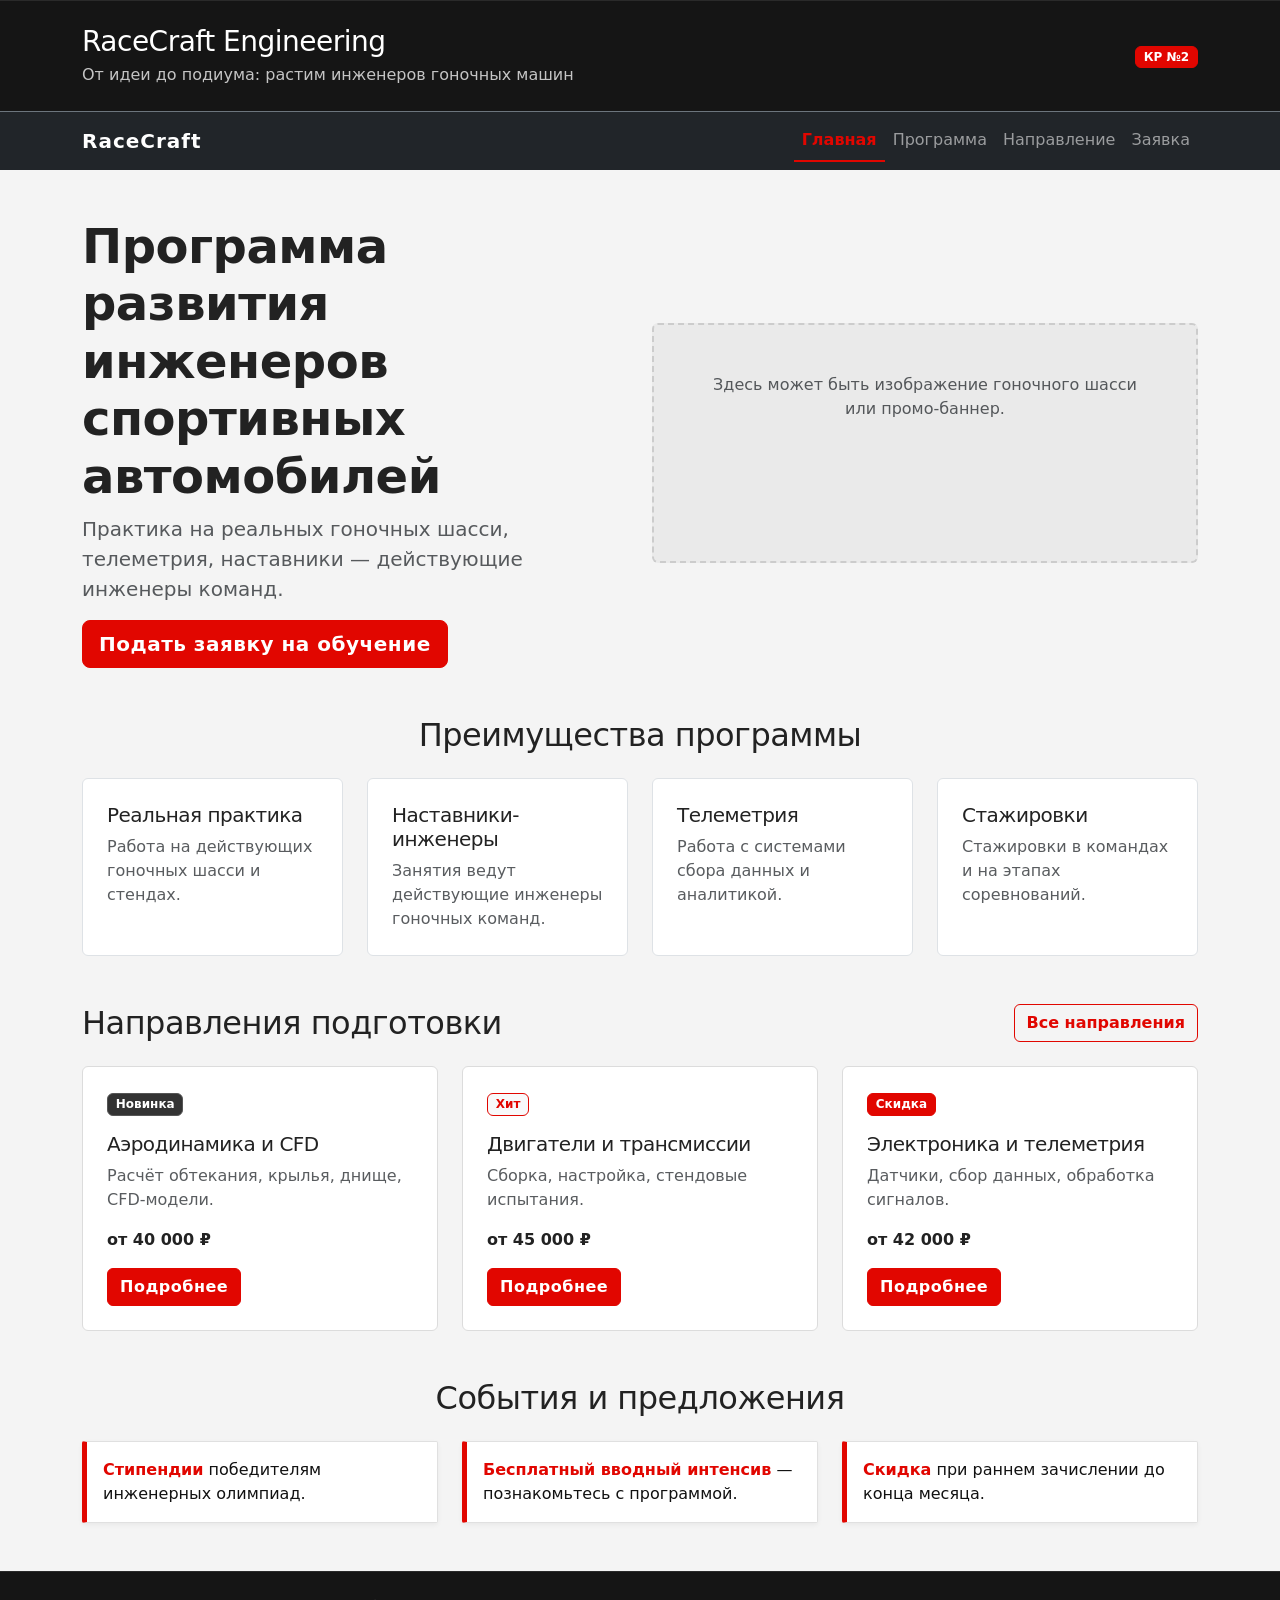
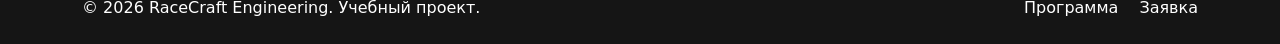
==== index.html @ 5d9f3f14 "feat: create index.html with custom racing theme" ====
<!DOCTYPE html>
<html lang="ru">
<head>
  <meta charset="UTF-8">
  <meta name="viewport" content="width=device-width, initial-scale=1.0">
  <title>RaceCraft Engineering — Главная</title>
  <!-- Подключение Bootstrap CSS -->
  <link href="https://cdn.jsdelivr.net/npm/bootstrap@5.3.3/dist/css/bootstrap.min.css" rel="stylesheet">
  <!-- Подключение собственных стилей (строго после Bootstrap) -->
  <link rel="stylesheet" href="css/custom.css">
</head>
<body class="bg-light">

  <!-- 1. ШАПКА -->
  <header class="bg-dark text-white py-4">
    <div class="container">
      <div class="row align-items-center">
        <div class="col-12 col-md-8">
          <h1 class="h3 mb-1">RaceCraft Engineering</h1>
          <p class="mb-0 opacity-75">От идеи до подиума: растим инженеров гоночных машин</p>
        </div>
        <div class="col-12 col-md-4 text-md-end mt-3 mt-md-0">
          <span class="badge bg-danger">КР №2</span>
        </div>
      </div>
    </div>
  </header>

  <!-- 2. НАВИГАЦИЯ -->
  <nav class="navbar navbar-expand-lg navbar-dark bg-dark border-top border-secondary">
    <div class="container">
      <a class="navbar-brand" href="index.html">RaceCraft</a>
      <button class="navbar-toggler" type="button" data-bs-toggle="collapse"
              data-bs-target="#mainNavbar" aria-controls="mainNavbar"
              aria-expanded="false" aria-label="Переключить навигацию">
        <span class="navbar-toggler-icon"></span>
      </button>
      <div class="collapse navbar-collapse" id="mainNavbar">
        <ul class="navbar-nav ms-auto">
          <li class="nav-item"><a class="nav-link active" aria-current="page" href="index.html">Главная</a></li>
          <li class="nav-item"><a class="nav-link" href="catalog.html">Программа</a></li>
          <li class="nav-item"><a class="nav-link" href="product.html">Направление</a></li>
          <li class="nav-item"><a class="nav-link" href="order.html">Заявка</a></li>
        </ul>
      </div>
    </div>
  </nav>

  <main>
    <!-- 3. HERO-БЛОК -->
    <section class="container my-5">
      <div class="row align-items-center g-4">
        <div class="col-12 col-lg-6">
          <h2 class="display-5 fw-bold">Программа развития инженеров спортивных автомобилей</h2>
          <p class="lead text-muted">
            Практика на реальных гоночных шасси, телеметрия, наставники — действующие инженеры команд.
          </p>
          <a class="btn btn-danger btn-lg" href="order.html">Подать заявку на обучение</a>
        </div>
        <div class="col-12 col-lg-6">
          <div class="placeholder-box p-5 bg-light border rounded text-center">
            <p class="mb-0 text-muted">Здесь может быть изображение гоночного шасси или промо-баннер.</p>
          </div>
        </div>
      </div>
    </section>

    <!-- 4. БЛОК ПРЕИМУЩЕСТВ -->
    <section class="container my-5">
      <h2 class="text-center mb-4">Преимущества программы</h2>
      <div class="row g-4">
        <div class="col-12 col-md-6 col-lg-3">
          <div class="p-4 border rounded h-100 bg-white">
            <h3 class="h5">Реальная практика</h3>
            <p class="mb-0 text-muted">Работа на действующих гоночных шасси и стендах.</p>
          </div>
        </div>
        <div class="col-12 col-md-6 col-lg-3">
          <div class="p-4 border rounded h-100 bg-white">
            <h3 class="h5">Наставники-инженеры</h3>
            <p class="mb-0 text-muted">Занятия ведут действующие инженеры гоночных команд.</p>
          </div>
        </div>
        <div class="col-12 col-md-6 col-lg-3">
          <div class="p-4 border rounded h-100 bg-white">
            <h3 class="h5">Телеметрия</h3>
            <p class="mb-0 text-muted">Работа с системами сбора данных и аналитикой.</p>
          </div>
        </div>
        <div class="col-12 col-md-6 col-lg-3">
          <div class="p-4 border rounded h-100 bg-white">
            <h3 class="h5">Стажировки</h3>
            <p class="mb-0 text-muted">Стажировки в командах и на этапах соревнований.</p>
          </div>
        </div>
      </div>
    </section>

    <!-- 5. БЛОК НАПРАВЛЕНИЙ -->
    <section class="container my-5" id="popular">
      <div class="d-flex justify-content-between align-items-center mb-4">
        <h2 class="mb-0">Направления подготовки</h2>
        <a class="btn btn-outline-danger" href="catalog.html">Все направления</a>
      </div>
      <div class="row g-4">
        <!-- Карточка 1 -->
        <div class="col-12 col-md-6 col-lg-4">
          <div class="border rounded h-100 p-4 bg-white">
            <span class="badge bg-success mb-3">Новинка</span>
            <h3 class="h5">Аэродинамика и CFD</h3>
            <p class="text-muted">Расчёт обтекания, крылья, днище, CFD-модели.</p>
            <p class="fw-bold mb-3">от 40 000 ₽</p>
            <a class="btn btn-danger" href="product.html">Подробнее</a>
          </div>
        </div>
        <!-- Карточка 2 -->
        <div class="col-12 col-md-6 col-lg-4">
          <div class="border rounded h-100 p-4 bg-white">
            <span class="badge bg-warning text-dark mb-3">Хит</span>
            <h3 class="h5">Двигатели и трансмиссии</h3>
            <p class="text-muted">Сборка, настройка, стендовые испытания.</p>
            <p class="fw-bold mb-3">от 45 000 ₽</p>
            <a class="btn btn-danger" href="product.html">Подробнее</a>
          </div>
        </div>
        <!-- Карточка 3 -->
        <div class="col-12 col-md-6 col-lg-4">
          <div class="border rounded h-100 p-4 bg-white">
            <span class="badge bg-danger mb-3">Скидка</span>
            <h3 class="h5">Электроника и телеметрия</h3>
            <p class="text-muted">Датчики, сбор данных, обработка сигналов.</p>
            <p class="fw-bold mb-3">от 42 000 ₽</p>
            <a class="btn btn-danger" href="product.html">Подробнее</a>
          </div>
        </div>
      </div>
    </section>

    <!-- 6. БЛОК СОБЫТИЙ -->
    <section class="container my-5">
      <h2 class="text-center mb-4">События и предложения</h2>
      <div class="row g-4">
        <div class="col-12 col-md-4">
          <div class="alert alert-success mb-0 h-100" role="alert">
            <strong>Стипендии</strong> победителям инженерных олимпиад.
          </div>
        </div>
        <div class="col-12 col-md-4">
          <div class="alert alert-info mb-0 h-100" role="alert">
            <strong>Бесплатный вводный интенсив</strong> — познакомьтесь с программой.
          </div>
        </div>
        <div class="col-12 col-md-4">
          <div class="alert alert-warning mb-0 h-100" role="alert">
            <strong>Скидка</strong> при раннем зачислении до конца месяца.
          </div>
        </div>
      </div>
    </section>
  </main>

  <!-- 7. ПОДВАЛ -->
  <footer class="bg-dark text-white py-4 mt-5">
    <div class="container">
      <div class="row align-items-center g-3">
        <div class="col-12 col-md-6">
          <p class="mb-0">&copy; 2026 RaceCraft Engineering. Учебный проект.</p>
        </div>
        <div class="col-12 col-md-6 text-md-end">
          <a class="text-white text-decoration-none me-3" href="catalog.html">Программа</a>
          <a class="text-white text-decoration-none" href="order.html">Заявка</a>
        </div>
      </div>
    </div>
  </footer>

  <!-- Подключение Bootstrap JS (обязательно перед закрывающим тегом body) -->
  <script src="https://cdn.jsdelivr.net/npm/bootstrap@5.3.3/dist/js/bootstrap.bundle.min.js"></script>
</body>
</html>
---- css/custom.css ----
/* =========================================
   ОФОРМЛЕНИЕ: Гоночный минимализм
   ========================================= */

/* 1. Общий фон сайта (светло-серый) */
body.bg-light {
    background-color: #f4f4f4 !important;
    color: #222;
}

/* 2. Шапка и Подвал (Глубокий черный) */
header.bg-dark, 
footer.bg-dark {
    background-color: #151515 !important;
    border-top: 1px solid #2a2a2a;
}

/* 3. Красные акценты (заменяем стандартный Bootstrap danger) */
/* Кнопки */
.btn-danger {
    background-color: #e10600 !important;
    border-color: #e10600 !important;
    font-weight: 600;
    letter-spacing: 0.5px;
    transition: all 0.3s ease;
}
.btn-danger:hover {
    background-color: #b30500 !important;
    border-color: #b30500 !important;
    transform: translateY(-2px); /* Легкий подъем при наведении */
    box-shadow: 0 4px 8px rgba(225, 6, 0, 0.3);
}

/* Контурные кнопки */
.btn-outline-danger {
    color: #e10600 !important;
    border-color: #e10600 !important;
    font-weight: 600;
}
.btn-outline-danger:hover {
    background-color: #e10600 !important;
    color: white !important;
}

/* Красные бейджи (например, "Скидка") */
.badge.bg-danger {
    background-color: #e10600 !important;
    color: white;
}

/* 4. Навигация */
.navbar-dark .navbar-nav .nav-link.active {
    color: #e10600 !important;
    font-weight: bold;
    border-bottom: 2px solid #e10600;
}
.navbar-brand {
    font-weight: 800;
    letter-spacing: 1px;
    color: #ffffff !important;
}

/* 5. Карточки направлений (белые с тенью при наведении) */
section#popular .border.rounded {
    border: 1px solid #dcdcdc !important;
    transition: transform 0.3s ease, box-shadow 0.3s ease, border-color 0.3s ease;
}
section#popular .border.rounded:hover {
    transform: translateY(-5px);
    box-shadow: 0 10px 20px rgba(0, 0, 0, 0.1);
    border-color: #e10600 !important; /* Рамка краснеет при наведении */
}

/* 6. Блок преимуществ */
section .p-4.border.rounded {
    transition: all 0.3s ease;
}
section .p-4.border.rounded:hover {
    box-shadow: 0 5px 15px rgba(0,0,0,0.05);
    border-color: #bbb !important;
}

/* 7. Дополнительные утилиты */
.placeholder-box {
    min-height: 240px;
    border: 2px dashed #ccc !important;
    background-color: #eaeaea !important;
}

.placeholder-image {
    min-height: 320px;
}

.card-img-top {
    height: 180px;
    object-fit: cover;
}

/* Делаем заголовки чуть более плотными */
h1, h2, h3 {
    letter-spacing: -0.5px;
}
/* =========================================
   ЦВЕТА БЕЙДЖЕЙ (в стиле Гоночного минимализма)
   ========================================= */

/* "Новинка" (вместо зеленого - темно-серый, чтобы не отвлекать) */
.badge.bg-success {
    background-color: #333333 !important;
    color: #ffffff;
    border: 1px solid #555;
}

/* "Хит" (вместо желтого - приглушенный белый/светло-серый) */
.badge.bg-warning {
    background-color: #f8f9fa !important;
    color: #e10600 !important; /* Красный текст */
    border: 1px solid #e10600; /* Красная рамка */
}

/* "Скидка" (оставляем красным, это главный акцент) */
.badge.bg-danger {
    background-color: #e10600 !important;
    color: white;
    border: 1px solid #e10600;
}
/* =========================================
   БЛОК СОБЫТИЙ (Единый бело-красный стиль)
   ========================================= */

.alert {
    background-color: #ffffff !important;
    color: #111 !important;
    border: 1px solid #e0e0e0 !important; /* Светло-серая рамка */
    border-left: 5px solid #e10600 !important; /* Жирная красная полоса слева */
    border-radius: 2px !important; /* Строгие углы */
    font-weight: 500;
    box-shadow: 0 2px 5px rgba(0,0,0,0.05); /* Легкая тень */
}

/* Выделяем жирный текст внутри красным цветом */
.alert strong {
    color: #e10600; 
}
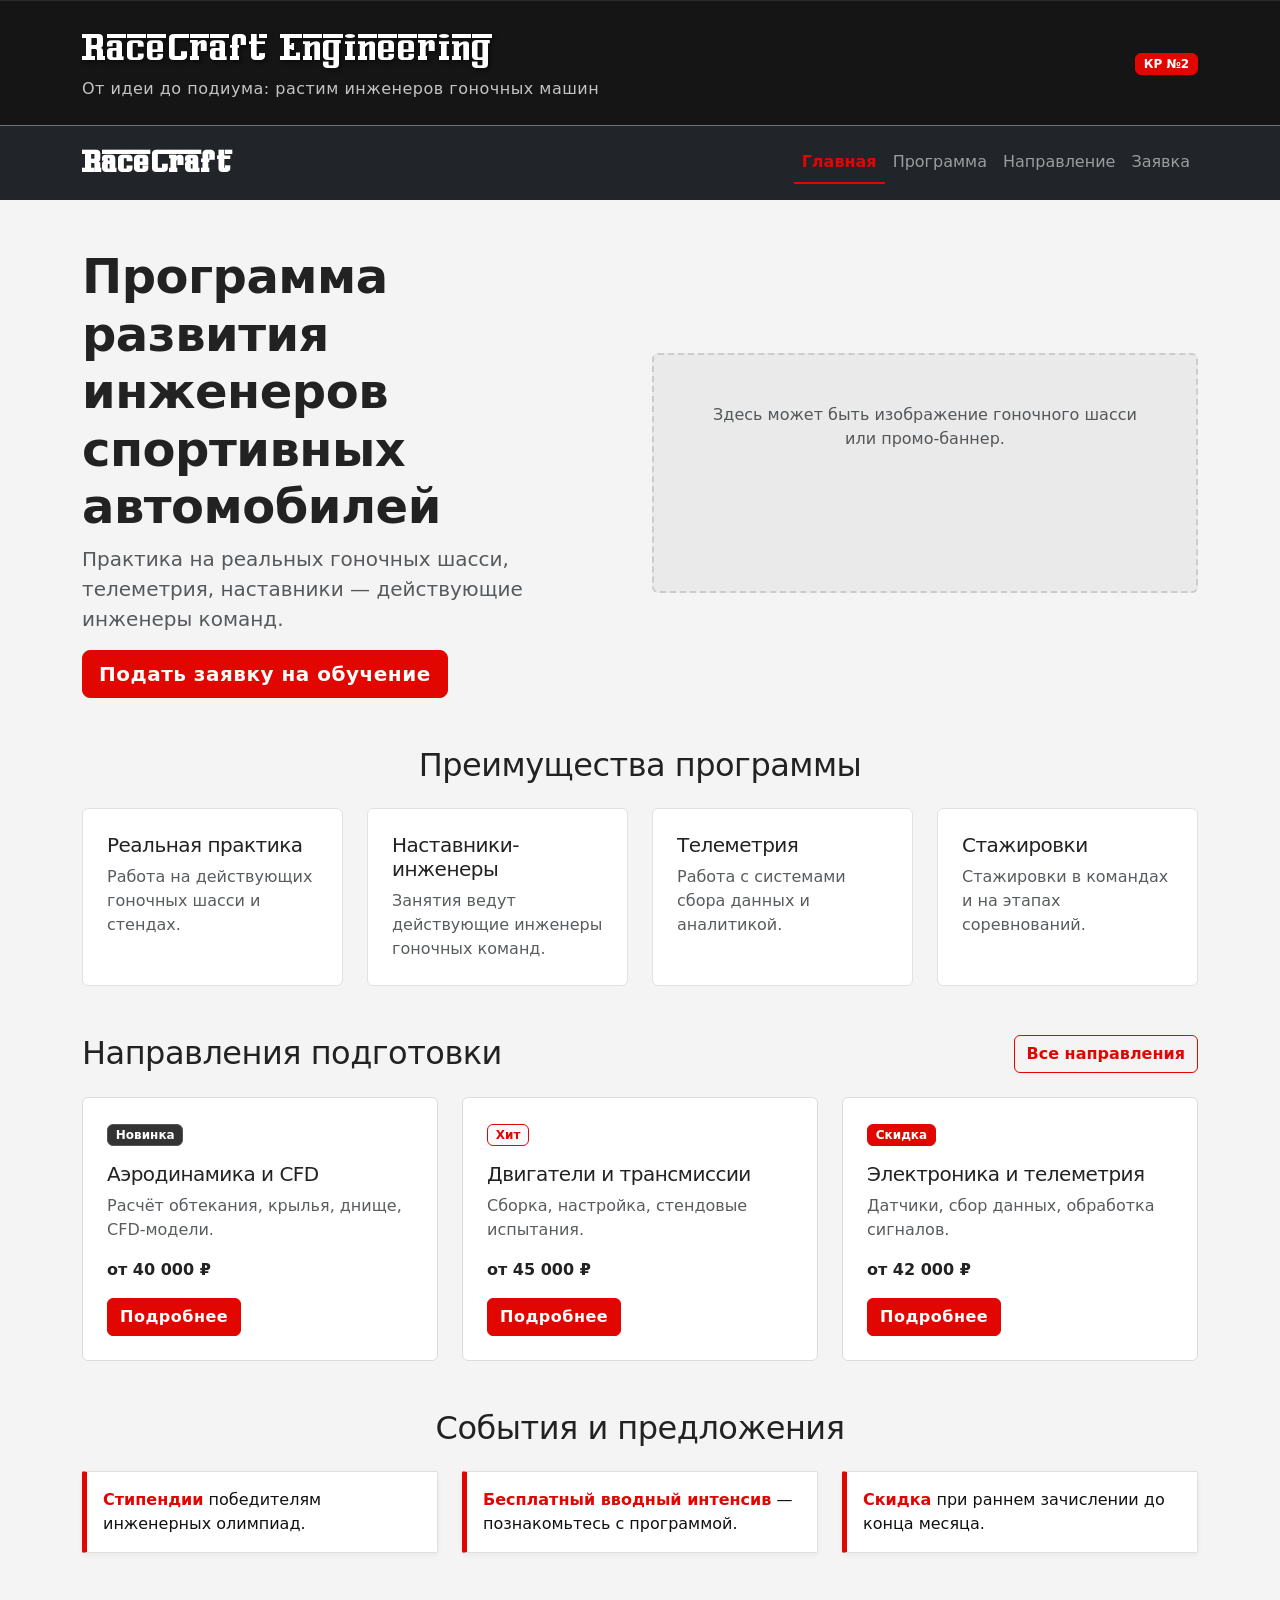
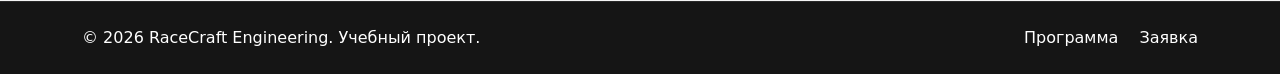
==== commit ae1970ea: "feat: add order page, custom fonts and final design fixes" ====
--- a/index.html
+++ b/index.html
@@ -16,7 +16,7 @@
     <div class="container">
       <div class="row align-items-center">
         <div class="col-12 col-md-8">
-          <h1 class="h3 mb-1">RaceCraft Engineering</h1>
+         <h1 class="h3 mb-1 site-title">RaceCraft Engineering</h1>
           <p class="mb-0 opacity-75">От идеи до подиума: растим инженеров гоночных машин</p>
         </div>
         <div class="col-12 col-md-4 text-md-end mt-3 mt-md-0">
--- a/css/custom.css
+++ b/css/custom.css
@@ -59,7 +59,6 @@
     letter-spacing: 1px;
     color: #ffffff !important;
 }
-
 /* 5. Карточки направлений (белые с тенью при наведении) */
 section#popular .border.rounded {
     border: 1px solid #dcdcdc !important;
@@ -141,4 +140,69 @@
 /* Выделяем жирный текст внутри красным цветом */
 .alert strong {
     color: #e10600; 
+}
+/* =========================================
+   СТИЛИ ДЛЯ СТРАНИЦЫ ПРОГРАММЫ (catalog.html)
+   ========================================= */
+
+/* Карточки треков: эффект при наведении */
+.card {
+    transition: transform 0.3s ease, box-shadow 0.3s ease;
+}
+.card:hover {
+    transform: translateY(-5px);
+    box-shadow: 0 10px 20px rgba(0, 0, 0, 0.1) !important;
+}
+
+/* Аккордеон (FAQ): убираем синий цвет Bootstrap по умолчанию */
+.accordion-button:not(.collapsed) {
+    background-color: #fce8e8 !important; /* Светло-красный фон */
+    color: #e10600 !important; /* Красный текст */
+    box-shadow: none !important;
+}
+.accordion-button:focus {
+    box-shadow: none !important;
+    border-color: #e10600 !important;
+}
+
+/* Таблица: делаем шапку строгой (темно-серой, почти черной) */
+.table-dark {
+    background-color: #151515 !important;
+    color: #ffffff;
+}
+/* Подключение локального шрифта Ferro Rosso */
+@font-face {
+    font-family: 'Ferro Rosso';
+    src: url('fonts/ferro-rosso.ttf') format('truetype');
+    font-weight: normal;
+    font-style: normal;
+}
+
+/* Стиль для логотипа */
+.navbar-brand {
+    font-family: 'Ferro Rosso', serif !important; /* Используем наш шрифт */
+    letter-spacing: 1px; 
+    font-size: 2rem !important; 
+    text-transform: none; /* Ferro Rosso лучше смотрится с маленькой буквы или как в оригинале */
+    transition: color 0.3s ease;
+}
+
+.navbar-brand:hover {
+    color: #e10600 !important; 
+}
+/* =========================================
+   ВЕРХНИЙ ЛОГОТИП (В шапке)
+   ========================================= */
+.site-title {
+    font-family: 'Ferro Rosso', serif !important;
+    font-size: 2.5rem !important; /* Делаем его крупным */
+    letter-spacing: 1px;
+    text-shadow: 2px 2px 4px rgba(0,0,0,0.5); /* Легкая тень для объема */
+}
+
+/* Чтобы подзаголовок (слоган) не потерялся на фоне крутого шрифта, 
+   сделаем его чуть более разряженным и светлым */
+header p {
+    letter-spacing: 0.5px;
+    font-weight: 300;
 }
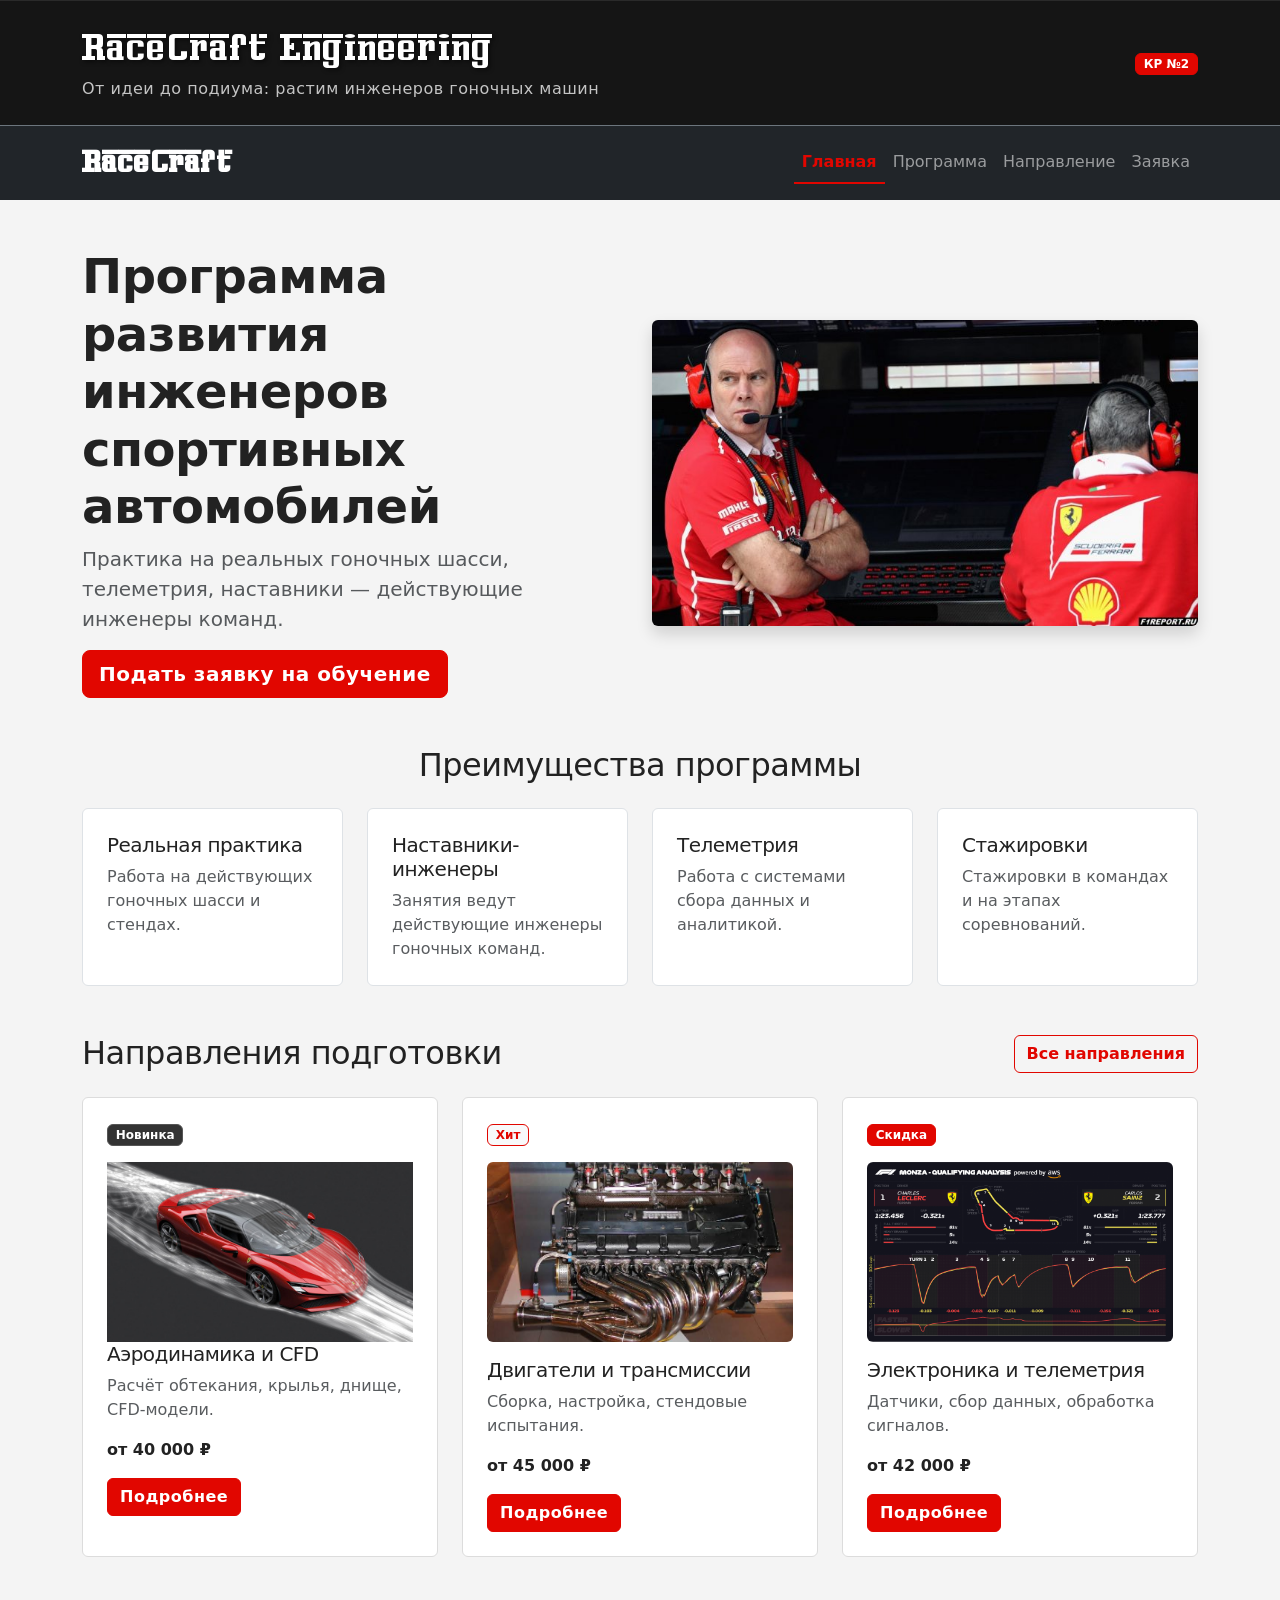
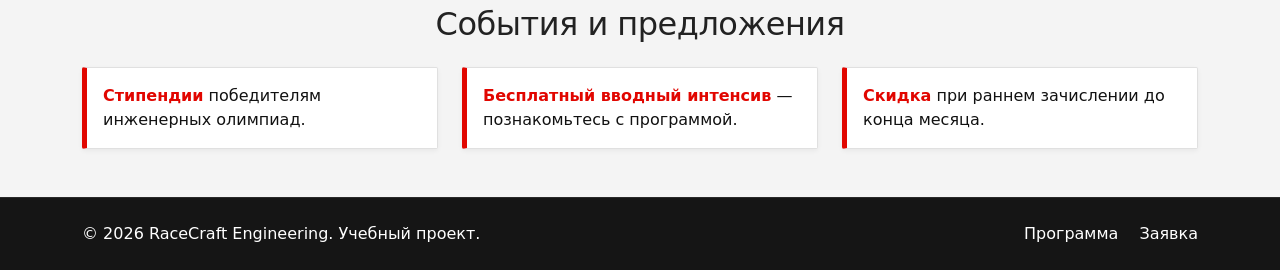
==== commit d01e6660: "feat: add images, custom fonts and fix navigation across all pages" ====
--- a/index.html
+++ b/index.html
@@ -57,12 +57,11 @@
           </p>
           <a class="btn btn-danger btn-lg" href="order.html">Подать заявку на обучение</a>
         </div>
-        <div class="col-12 col-lg-6">
-          <div class="placeholder-box p-5 bg-light border rounded text-center">
-            <p class="mb-0 text-muted">Здесь может быть изображение гоночного шасси или промо-баннер.</p>
-          </div>
+            <div class="col-12 col-lg-6">
+                <!-- Замени hero-car.jpg на точное имя твоего файла -->
+                <img src="images/hero-car.jpg" alt="Гоночный болид RaceCraft" class="img-fluid rounded shadow">
+            </div>
         </div>
-      </div>
     </section>
 
     <!-- 4. БЛОК ПРЕИМУЩЕСТВ -->
@@ -107,6 +106,7 @@
         <div class="col-12 col-md-6 col-lg-4">
           <div class="border rounded h-100 p-4 bg-white">
             <span class="badge bg-success mb-3">Новинка</span>
+            <img src="images/aero.jpg" alt="Аэродинамика CFD" class="card-img-top" alt="...">
             <h3 class="h5">Аэродинамика и CFD</h3>
             <p class="text-muted">Расчёт обтекания, крылья, днище, CFD-модели.</p>
             <p class="fw-bold mb-3">от 40 000 ₽</p>
@@ -117,6 +117,7 @@
         <div class="col-12 col-md-6 col-lg-4">
           <div class="border rounded h-100 p-4 bg-white">
             <span class="badge bg-warning text-dark mb-3">Хит</span>
+            <img src="images/engine.jpg" alt="Двигатели" class="img-fluid rounded mb-3 w-100" style="height: 180px; object-fit: cover;">
             <h3 class="h5">Двигатели и трансмиссии</h3>
             <p class="text-muted">Сборка, настройка, стендовые испытания.</p>
             <p class="fw-bold mb-3">от 45 000 ₽</p>
@@ -127,6 +128,7 @@
         <div class="col-12 col-md-6 col-lg-4">
           <div class="border rounded h-100 p-4 bg-white">
             <span class="badge bg-danger mb-3">Скидка</span>
+            <img src="images/telemetry.png" alt="Телеметрия" class="img-fluid rounded mb-3 w-100" style="height: 180px; object-fit: cover;">
             <h3 class="h5">Электроника и телеметрия</h3>
             <p class="text-muted">Датчики, сбор данных, обработка сигналов.</p>
             <p class="fw-bold mb-3">от 42 000 ₽</p>
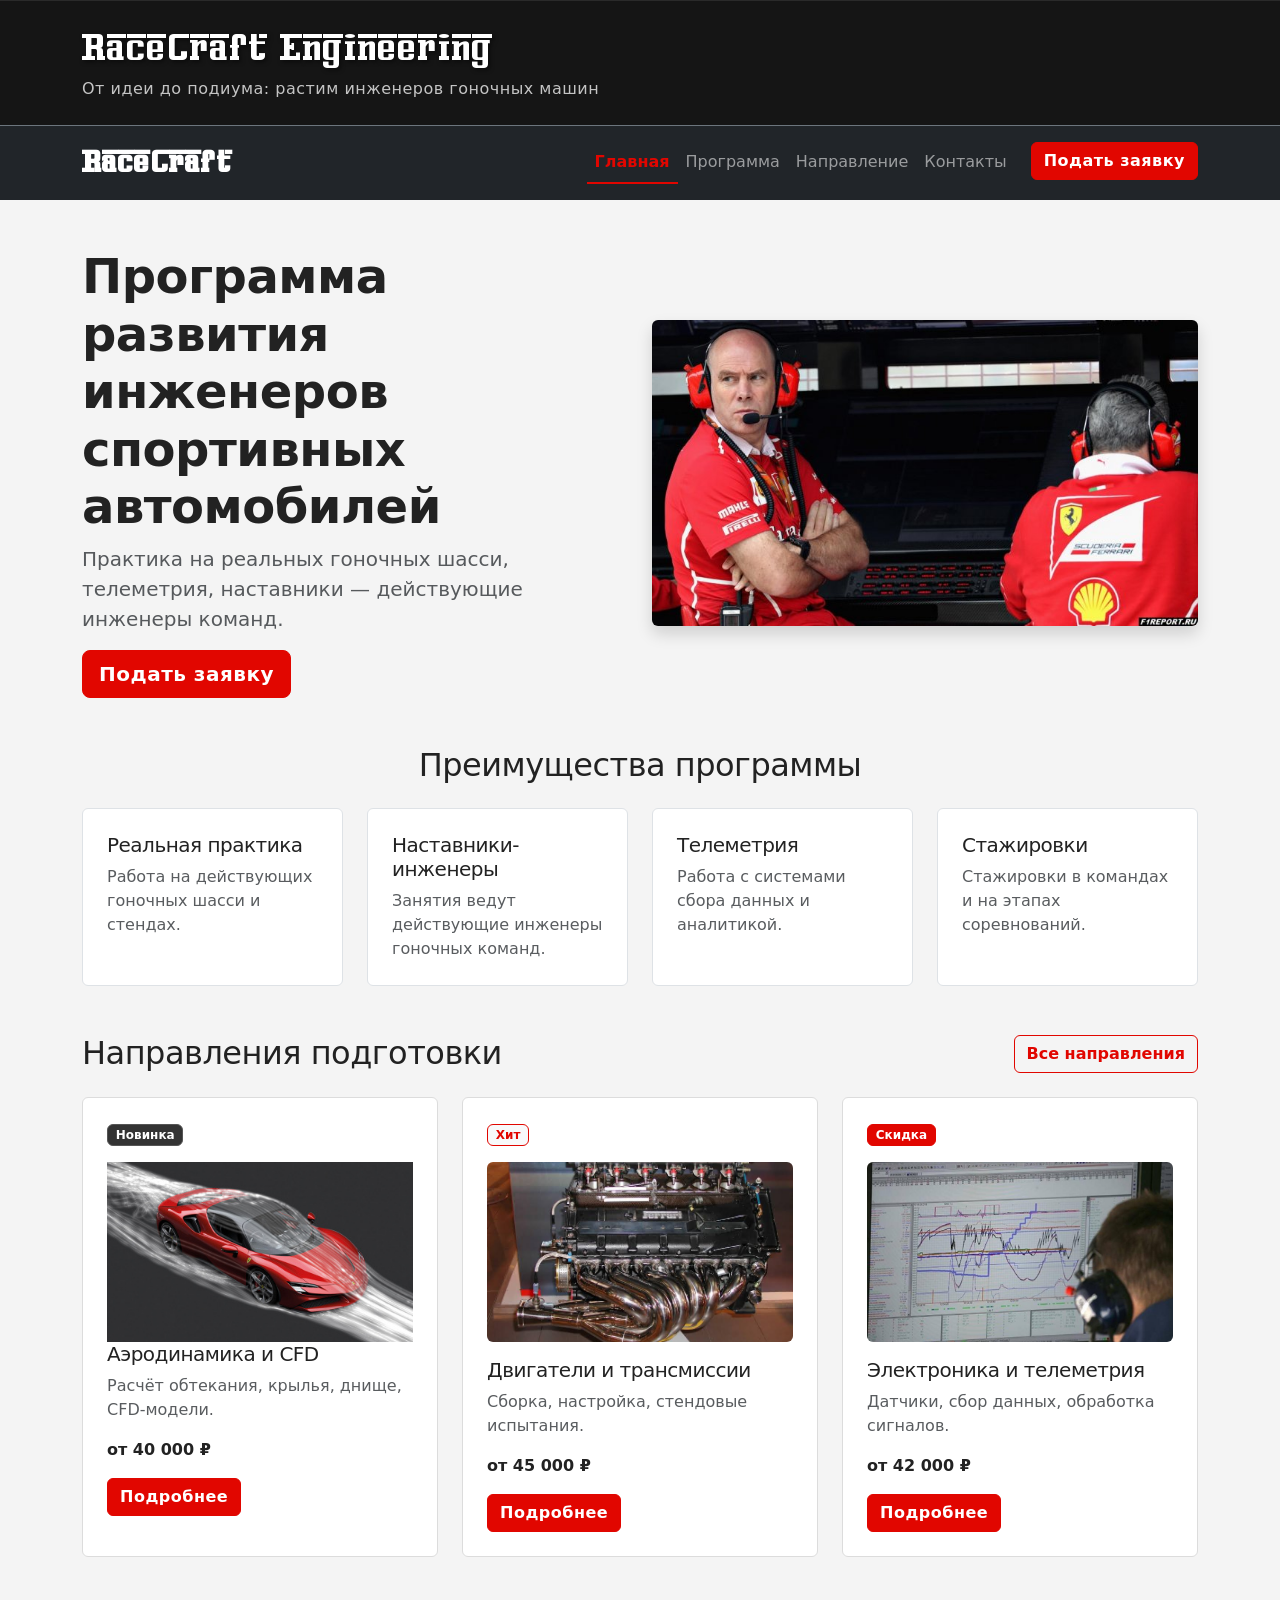
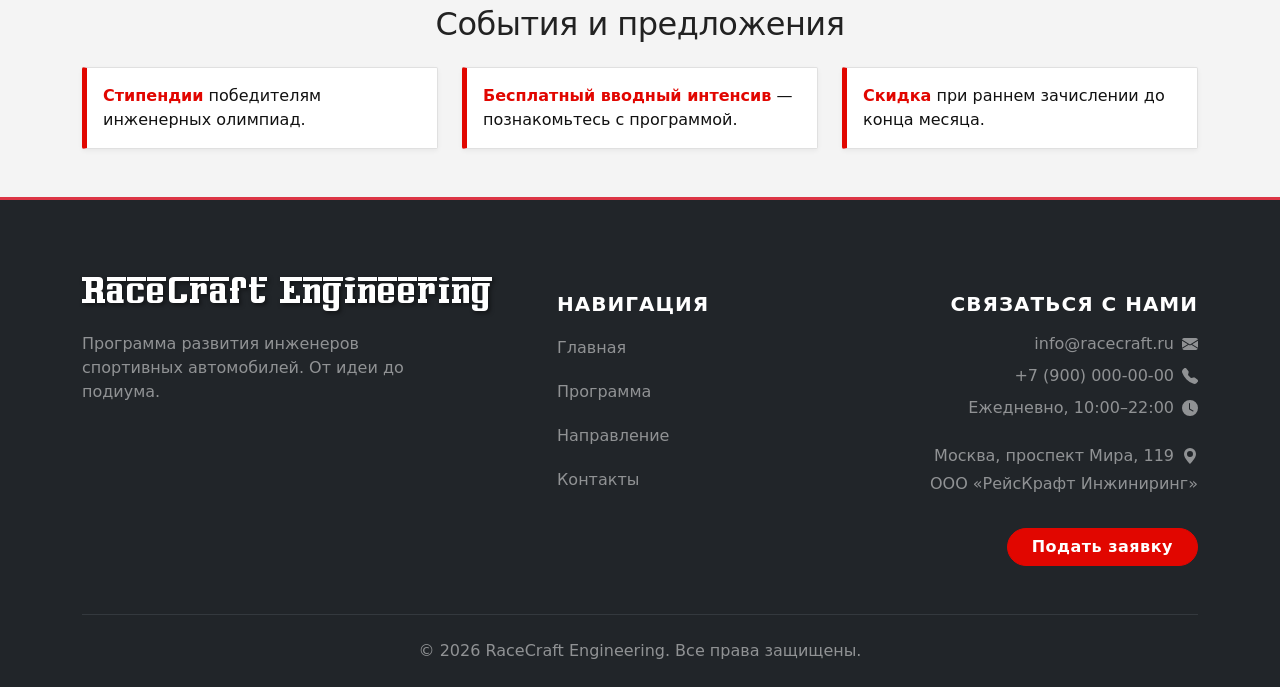
==== commit ee462991: "feat: add contacts page, update footer/navbar and add icons" ====
--- a/index.html
+++ b/index.html
@@ -15,12 +15,9 @@
   <header class="bg-dark text-white py-4">
     <div class="container">
       <div class="row align-items-center">
-        <div class="col-12 col-md-8">
+        <div class="col-12">
          <h1 class="h3 mb-1 site-title">RaceCraft Engineering</h1>
           <p class="mb-0 opacity-75">От идеи до подиума: растим инженеров гоночных машин</p>
-        </div>
-        <div class="col-12 col-md-4 text-md-end mt-3 mt-md-0">
-          <span class="badge bg-danger">КР №2</span>
         </div>
       </div>
     </div>
@@ -40,7 +37,10 @@
           <li class="nav-item"><a class="nav-link active" aria-current="page" href="index.html">Главная</a></li>
           <li class="nav-item"><a class="nav-link" href="catalog.html">Программа</a></li>
           <li class="nav-item"><a class="nav-link" href="product.html">Направление</a></li>
-          <li class="nav-item"><a class="nav-link" href="order.html">Заявка</a></li>
+          <li class="nav-item"><a class="nav-link" href="contacts.html">Контакты</a></li>
+          <li class="nav-item ms-lg-3 mt-2 mt-lg-0">
+            <a class="btn btn-danger" href="order.html">Подать заявку</a>
+          </li>
         </ul>
       </div>
     </div>
@@ -55,7 +55,7 @@
           <p class="lead text-muted">
             Практика на реальных гоночных шасси, телеметрия, наставники — действующие инженеры команд.
           </p>
-          <a class="btn btn-danger btn-lg" href="order.html">Подать заявку на обучение</a>
+          <a class="btn btn-danger btn-lg" href="order.html">Подать заявку</a>
         </div>
             <div class="col-12 col-lg-6">
                 <!-- Замени hero-car.jpg на точное имя твоего файла -->
@@ -128,7 +128,7 @@
         <div class="col-12 col-md-6 col-lg-4">
           <div class="border rounded h-100 p-4 bg-white">
             <span class="badge bg-danger mb-3">Скидка</span>
-            <img src="images/telemetry.png" alt="Телеметрия" class="img-fluid rounded mb-3 w-100" style="height: 180px; object-fit: cover;">
+            <img src="images/telemetry.jpg" alt="Телеметрия" class="img-fluid rounded mb-3 w-100" style="height: 180px; object-fit: cover;">
             <h3 class="h5">Электроника и телеметрия</h3>
             <p class="text-muted">Датчики, сбор данных, обработка сигналов.</p>
             <p class="fw-bold mb-3">от 42 000 ₽</p>
@@ -162,16 +162,86 @@
   </main>
 
   <!-- 7. ПОДВАЛ -->
-  <footer class="bg-dark text-white py-4 mt-5">
+
+  <footer class="bg-dark text-white pt-5 pb-4 mt-5 border-top border-danger border-3">
     <div class="container">
-      <div class="row align-items-center g-3">
-        <div class="col-12 col-md-6">
-          <p class="mb-0">&copy; 2026 RaceCraft Engineering. Учебный проект.</p>
-        </div>
-        <div class="col-12 col-md-6 text-md-end">
-          <a class="text-white text-decoration-none me-3" href="catalog.html">Программа</a>
-          <a class="text-white text-decoration-none" href="order.html">Заявка</a>
-        </div>
+      <div class="row g-4">
+        
+        <!-- 1 КОЛОНКА: Логотип и описание (слева) -->
+        <div class="col-12 col-lg-5">
+          <h4 class="site-title text-white mb-3 fs-3">RaceCraft Engineering</h4>
+          <p class="text-white-50 mb-0 pe-lg-4" style="max-width: 350px;">
+            Программа развития инженеров спортивных автомобилей. От идеи до подиума.
+          </p>
+        </div>
+
+        <!-- 2 КОЛОНКА: Навигация (по центру) -->
+        <!-- pt-md-5 сдвигает её вниз, чтобы она начиналась на уровне "Связаться с нами" -->
+        <div class="col-6 col-md-3 col-lg-3 mt-5 mt-md-0 pt-md-5">
+          <h5 class="text-white mb-3 fw-bold text-uppercase" style="letter-spacing: 1px;">Навигация</h5>
+          <ul class="list-unstyled lh-lg mb-0">
+            <li><a href="index.html" class="text-white-50 text-decoration-none hover-danger">Главная</a></li>
+            <li><a href="catalog.html" class="text-white-50 text-decoration-none hover-danger">Программа</a></li>
+            <li><a href="product.html" class="text-white-50 text-decoration-none hover-danger">Направление</a></li>
+            <li><a href="contacts.html" class="text-white-50 text-decoration-none hover-danger">Контакты</a></li>
+          </ul>
+        </div>
+
+        <!-- 3 КОЛОНКА: Контакты (справа) -->
+              
+        <div class="col-12 col-md-6 col-lg-4 mt-5 mt-md-0 pt-md-5 text-lg-end">
+          <h5 class="text-white mb-3 fw-bold text-uppercase" style="letter-spacing: 1px;">Связаться с нами</h5>
+          
+          <div class="mb-4 text-white-50">
+            <!-- Почта (Конверт) -->
+            <p class="mb-2 d-flex justify-content-lg-end align-items-center gap-2">
+              <a href="mailto:info@racecraft.ru" class="text-white-50 text-decoration-none hover-danger">
+                info@racecraft.ru
+              </a>
+              <svg xmlns="http://www.w3.org/2000/svg" width="16" height="16" fill="currentColor" class="bi bi-envelope-fill" viewBox="0 0 16 16">
+                <path d="M.05 3.555A2 2 0 0 1 2 2h12a2 2 0 0 1 1.95 1.555L8 8.414.05 3.555ZM0 4.697v7.104l5.803-3.558L0 4.697ZM6.761 8.83l-6.57 4.027A2 2 0 0 0 2 14h12a2 2 0 0 0 1.808-1.144l-6.57-4.027L8 9.586l-1.239-.757Zm3.436-.586L16 11.801V4.697l-5.803 3.546Z"/>
+              </svg>
+            </p>
+            
+            <!-- Телефон (Трубка) -->
+            <p class="mb-2 d-flex justify-content-lg-end align-items-center gap-2">
+              <a href="tel:+79000000000" class="text-white-50 text-decoration-none hover-danger">
+                +7 (900) 000-00-00
+              </a>
+              <svg xmlns="http://www.w3.org/2000/svg" width="16" height="16" fill="currentColor" class="bi bi-telephone-fill" viewBox="0 0 16 16">
+                <path fill-rule="evenodd" d="M1.885.511a1.745 1.745 0 0 1 2.61.163L6.29 2.98c.329.423.445.974.315 1.494l-.547 2.19a.678.678 0 0 0 .178.643l2.457 2.457a.678.678 0 0 0 .644.178l2.189-.547a1.745 1.745 0 0 1 1.494.315l2.306 1.794c.829.645.905 1.87.163 2.611l-1.034 1.034c-.74.74-1.846 1.065-2.877.702a18.634 18.634 0 0 1-7.01-4.42 18.634 18.634 0 0 1-4.42-7.009c-.362-1.03-.037-2.137.703-2.877L1.885.511z"/>
+              </svg>
+            </p>
+            
+            <!-- Время (Часы) -->
+            <p class="mb-0 d-flex justify-content-lg-end align-items-center gap-2">
+              Ежедневно, 10:00–22:00
+              <svg xmlns="http://www.w3.org/2000/svg" width="16" height="16" fill="currentColor" class="bi bi-clock-fill" viewBox="0 0 16 16">
+                <path d="M16 8A8 8 0 1 1 0 8a8 8 0 0 1 16 0zM8 3.5a.5.5 0 0 0-1 0V9a.5.5 0 0 0 .252.434l3.5 2a.5.5 0 0 0 .496-.868L8 8.71V3.5z"/>
+              </svg>
+            </p>
+          </div>
+
+          <div class="mb-4 text-white-50">
+            <!-- Адрес (Метка на карте) -->
+            <p class="mb-1 d-flex justify-content-lg-end align-items-center gap-2">
+              Москва, проспект Мира, 119
+              <svg xmlns="http://www.w3.org/2000/svg" width="16" height="16" fill="currentColor" class="bi bi-geo-alt-fill" viewBox="0 0 16 16">
+                <path d="M8 16s6-5.686 6-10A6 6 0 0 0 2 6c0 4.314 6 10 6 10zm0-7a3 3 0 1 1 0-6 3 3 0 0 1 0 6z"/>
+              </svg>
+            </p>
+            <p class="mb-0 d-flex justify-content-lg-end align-items-center gap-2">
+              ООО «РейсКрафт Инжиниринг»
+            </p>
+          </div>
+          
+          <a href="order.html" class="btn btn-danger rounded-pill px-4 mt-2">Подать заявку</a>
+        </div>
+      </div>
+
+      <hr class="border-secondary mt-5 mb-4">
+      <div class="text-center text-white-50">
+        <p class="mb-0">&copy; 2026 RaceCraft Engineering. Все права защищены.</p>
       </div>
     </div>
   </footer>
--- a/css/custom.css
+++ b/css/custom.css
@@ -8,9 +8,8 @@
     color: #222;
 }
 
-/* 2. Шапка и Подвал (Глубокий черный) */
-header.bg-dark, 
-footer.bg-dark {
+/* 2. Шапка (Глубокий черный) */
+header.bg-dark {
     background-color: #151515 !important;
     border-top: 1px solid #2a2a2a;
 }
@@ -205,4 +204,57 @@
 header p {
     letter-spacing: 0.5px;
     font-weight: 300;
+}
+/* Эффект для ссылок в подвале */
+.hover-danger:hover {
+    color: #e10600 !important;
+    transition: color 0.3s ease;
+}
+
+/* Кнопка в подвале */
+.btn.rounded-pill {
+    font-weight: 600;
+    letter-spacing: 0.5px;
+}
+/* Общие настройки подвала */
+footer .row {
+    padding-top: 20px;
+}
+
+/* Отступы для списка навигации */
+footer ul.list-unstyled {
+    padding-left: 0;
+}
+footer ul.list-unstyled li {
+    margin-bottom: 12px; /* Расстояние между ссылками */
+}
+
+/* Выравниваем правую колонку по правому краю (как на макете) */
+footer .col-md-6:last-child {
+    display: flex;
+    flex-direction: column;
+    align-items: flex-start; /* На мобильных слева */
+}
+
+/* На десктопе (экраны от 768px) выравниваем правую колонку по правому краю */
+@media (min-width: 768px) {
+    footer .col-md-6:last-child {
+        align-items: flex-end; 
+        text-align: right; /* Текст справа */
+    }
+    footer .col-md-6:last-child .btn {
+        margin-top: 20px; /* Отступ для кнопки */
+    }
+}
+/* Стили для подвала */
+@media (min-width: 768px) {
+    footer .col-md-6:last-child {
+        padding-left: 40px; /* Отступ от левой колонки */
+    }
+}
+
+@media (max-width: 768px) {
+    footer .text-white-50 p {
+        justify-content: center !important; /* Центрируем на мобильных */
+    }
 }
